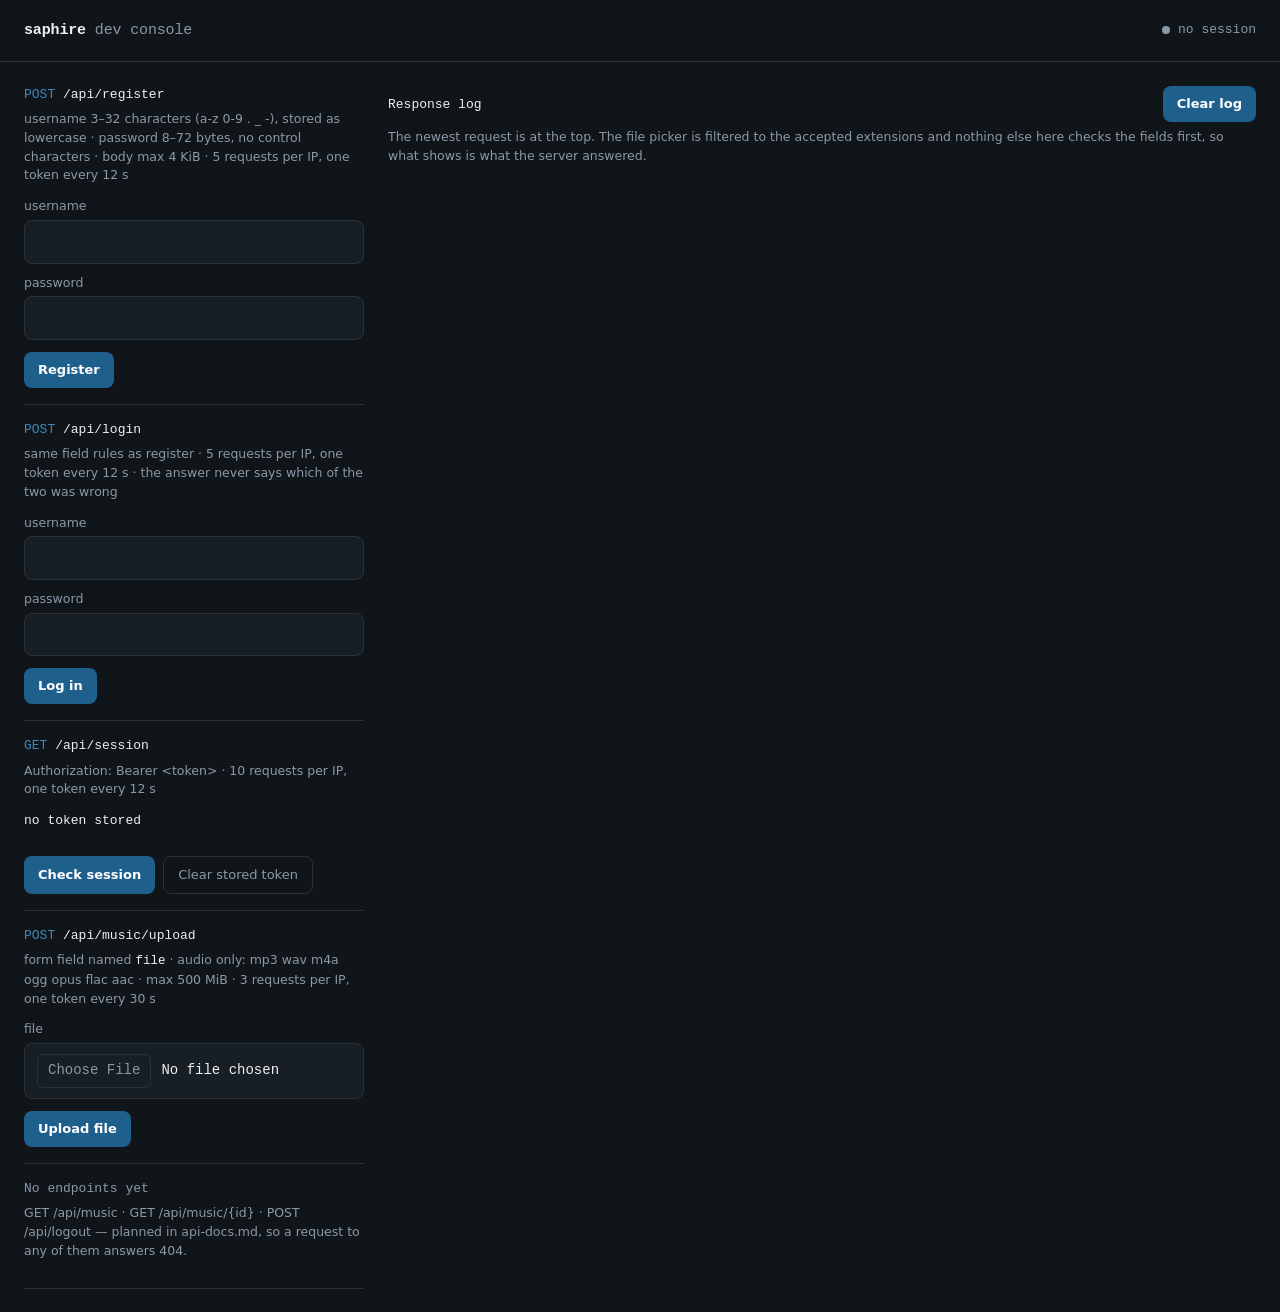
==== server/static/index.html @ e0f50cc0 "server: einfache HTML-Seite für das Testen der Endpunkte im Browser Unter GET /static/ bedient, nich" ====
<!doctype html>
<html lang="en">
<head>
  <meta charset="utf-8">
  <meta name="viewport" content="width=device-width, initial-scale=1">
  <title>Saphire dev console</title>
  <!-- Relative links, so the page works wherever main.go mounts it. -->
  <link rel="stylesheet" href="style.css">
</head>
<body>

<header>
  <h1>saphire <span>dev console</span></h1>
  <p class="session-state" id="session-state">
    <span class="dot" id="session-dot"></span>
    <span id="session-text">no session</span>
  </p>
</header>

<main>
  <div class="endpoints">

    <section>
      <h2><span class="method">POST</span> /api/register</h2>
      <p class="rules">username 3–32 characters (a-z 0-9 . _ -), stored as lowercase · password 8–72 bytes, no control characters · body max 4 KiB · 5 requests per IP, one token every 12 s</p>
      <form id="register-form">
        <label for="register-username">username</label>
        <input id="register-username" spellcheck="false" autocomplete="off">
        <label for="register-password">password</label>
        <input id="register-password" type="password" autocomplete="off">
        <button type="submit">Register</button>
      </form>
    </section>

    <section>
      <h2><span class="method">POST</span> /api/login</h2>
      <p class="rules">same field rules as register · 5 requests per IP, one token every 12 s · the answer never says which of the two was wrong</p>
      <form id="login-form">
        <label for="login-username">username</label>
        <input id="login-username" spellcheck="false" autocomplete="off">
        <label for="login-password">password</label>
        <input id="login-password" type="password" autocomplete="off">
        <button type="submit">Log in</button>
      </form>
    </section>

    <section>
      <h2><span class="method">GET</span> /api/session</h2>
      <p class="rules">Authorization: Bearer &lt;token&gt; · 10 requests per IP, one token every 12 s</p>
      <p class="token" id="token-line">no token stored</p>
      <p class="expiry" id="token-expiry"></p>
      <div class="actions">
        <button type="button" id="check-session">Check session</button>
        <button type="button" id="clear-session" class="secondary">Clear stored token</button>
      </div>
    </section>

    <section>
      <h2><span class="method">POST</span> /api/music/upload</h2>
      <p class="rules">form field named <code>file</code> · audio only: mp3 wav m4a ogg opus flac aac · max 500 MiB · 3 requests per IP, one token every 30 s</p>
      <form id="upload-form">
        <label for="upload-file">file</label>
        <input id="upload-file" type="file" accept=".mp3,.wav,.m4a,.ogg,.opus,.flac,.aac">
        <button type="submit">Upload file</button>
      </form>
    </section>

    <section class="planned">
      <h2>No endpoints yet</h2>
      <p class="rules">GET /api/music · GET /api/music/{id} · POST /api/logout — planned in api-docs.md, so a request to any of them answers 404.</p>
    </section>

  </div>

  <section class="log">
    <h2>Response log <button type="button" id="clear-log">Clear log</button></h2>
    <p class="hint">The newest request is at the top. The file picker is filtered to the accepted extensions and nothing else here checks the fields first, so what shows is what the server answered.</p>
    <ol id="log"></ol>
  </section>
</main>

<script src="app.js"></script>
</body>
</html>
---- server/static/style.css ----
/* The palette is the app's palette: it mirrors client/lib/app/theme.dart, so the
   page used to test the API and the app that calls it look like the same thing.
   Status colors follow the status ranges in api-docs.md. */
:root {
  --canvas: #10151a;
  --field: #171e24;
  --hairline: #29333b;
  --accent: #1f5f8c;
  --accent-focus: #3c88bc;
  --text: #edf1f4;
  --muted: #8a99a6;
  --error: #e2685f;
  --ok: #5fa37f;
  --warn: #cf8a3d;
  --sans: system-ui, -apple-system, "Segoe UI", sans-serif;
  --mono: ui-monospace, "SF Mono", Menlo, Consolas, monospace;
}

* { box-sizing: border-box; }

body {
  margin: 0;
  background: var(--canvas);
  color: var(--text);
  font: 14px/1.5 var(--sans);
}

header {
  display: flex;
  flex-wrap: wrap;
  gap: 12px 24px;
  align-items: baseline;
  justify-content: space-between;
  padding: 20px 24px;
  border-bottom: 1px solid var(--hairline);
}

header h1 {
  margin: 0;
  font: 600 15px/1.4 var(--mono);
  letter-spacing: -0.01em;
}

header h1 span { color: var(--muted); font-weight: 400; }

.session-state {
  margin: 0;
  display: flex;
  gap: 8px;
  align-items: center;
  font: 13px/1.4 var(--mono);
  color: var(--muted);
}

.session-state.ok { color: var(--text); }

/* The state class is on .session-state, so the dot and the text change together. */
.dot { width: 8px; height: 8px; border-radius: 50%; background: var(--muted); flex: none; }
.session-state.ok .dot { background: var(--ok); }
.session-state.bad .dot { background: var(--error); }
.session-state.pending .dot { background: var(--accent-focus); }

/* Workbench: the endpoint forms on the left, the answers on the right. */
main {
  display: grid;
  grid-template-columns: 340px minmax(0, 1fr);
  gap: 24px;
  padding: 24px;
  align-items: start;
}

main > * { min-width: 0; }

@media (max-width: 920px) {
  main { grid-template-columns: 1fr; }
}

/* Each endpoint block is separated by a rule, not by a card: the rule carries
   the endpoint boundary, which is the information here. */
.endpoints section {
  padding: 16px 0;
  border-bottom: 1px solid var(--hairline);
}

.endpoints section:first-child { padding-top: 0; }

.endpoints h2, .log h2 {
  margin: 0 0 6px;
  font: 500 13px/1.4 var(--mono);
  letter-spacing: 0;
}

.method { color: var(--accent-focus); }

.rules {
  margin: 0 0 12px;
  font-size: 12.5px;
  line-height: 1.5;
  color: var(--muted);
}

.rules code { font-family: var(--mono); color: var(--text); }

.planned h2 { color: var(--muted); }

label {
  display: block;
  margin: 10px 0 4px;
  font-size: 12.5px;
  color: var(--muted);
}

input {
  width: 100%;
  padding: 11px 13px;
  background: var(--field);
  border: 1px solid var(--hairline);
  border-radius: 8px;
  color: var(--text);
  font: 14px/1.4 var(--mono);
}

input:focus { outline: none; border-color: var(--accent-focus); }
input:focus-visible { outline: 2px solid var(--accent-focus); outline-offset: 1px; }

input[type="file"] { padding: 10px 12px; }
input[type="file"]::file-selector-button {
  margin-right: 10px;
  padding: 6px 10px;
  background: transparent;
  border: 1px solid var(--hairline);
  border-radius: 6px;
  color: var(--muted);
  font: inherit;
  cursor: pointer;
}

button {
  margin-top: 12px;
  padding: 9px 14px;
  background: var(--accent);
  border: none;
  border-radius: 8px;
  color: #fff;
  font: 600 13px/1.4 var(--sans);
  cursor: pointer;
}

button.secondary { background: transparent; border: 1px solid var(--hairline); color: var(--muted); font-weight: 500; }
button:focus-visible { outline: 2px solid var(--accent-focus); outline-offset: 2px; }

.actions { display: flex; gap: 8px; flex-wrap: wrap; }

.token, .expiry {
  margin: 12px 0 0;
  font: 13px/1.6 var(--mono);
  overflow-wrap: anywhere;
}

.token { color: var(--text); }
.expiry { color: var(--muted); }

.log h2 {
  display: flex;
  align-items: baseline;
  justify-content: space-between;
  gap: 12px;
}

.log h2 button { margin: 0; }

.hint { margin: 0 0 14px; font-size: 12.5px; color: var(--muted); }

ol#log { list-style: none; margin: 0; padding: 0; }

/* A new entry appears once; that is the only motion on the page. */
@keyframes appear { from { opacity: 0; } to { opacity: 1; } }

.entry {
  border-left: 2px solid var(--hairline);
  padding: 12px 14px;
  margin-bottom: 8px;
  background: var(--field);
  border-radius: 0 8px 8px 0;
  animation: appear 160ms ease-out;
}

.entry.ok { border-left-color: var(--ok); }
.entry.rate-limited { border-left-color: var(--warn); }
.entry.client-error { border-left-color: var(--error); }
.entry.server-error, .entry.unreachable { border-left-color: var(--error); background: #1b1a1a; }

/* A request the page did not send, so it is not an answer from the server. */
.entry.local .status { color: var(--muted); }

@media (prefers-reduced-motion: reduce) {
  .entry { animation: none; }
}

.entry-head {
  margin: 0;
  display: flex;
  flex-wrap: wrap;
  gap: 10px;
  align-items: baseline;
  font: 13px/1.5 var(--mono);
}

.status { font-weight: 600; }
.entry.ok .status { color: var(--ok); }
.entry.rate-limited .status { color: var(--warn); }
.entry.client-error .status, .entry.server-error .status, .entry.unreachable .status { color: var(--error); }

.entry-head .method { color: var(--accent-focus); }
.entry-head .path { color: var(--text); }
.entry-head .ms { margin-left: auto; color: var(--muted); }

.retry { margin: 6px 0 0; font: 12.5px/1.5 var(--mono); color: var(--warn); }

.entry .body {
  margin: 8px 0 0;
  font: 12.5px/1.6 var(--mono);
  color: var(--text);
  white-space: pre-wrap;
  overflow-wrap: anywhere;
}

/* The request written as curl, so a failure can be reproduced outside the browser —
   which is how api-docs.md is checked. */
.curl {
  margin: 8px 0 0;
  font: 12.5px/1.5 var(--mono);
  color: var(--muted);
  overflow-wrap: anywhere;
}
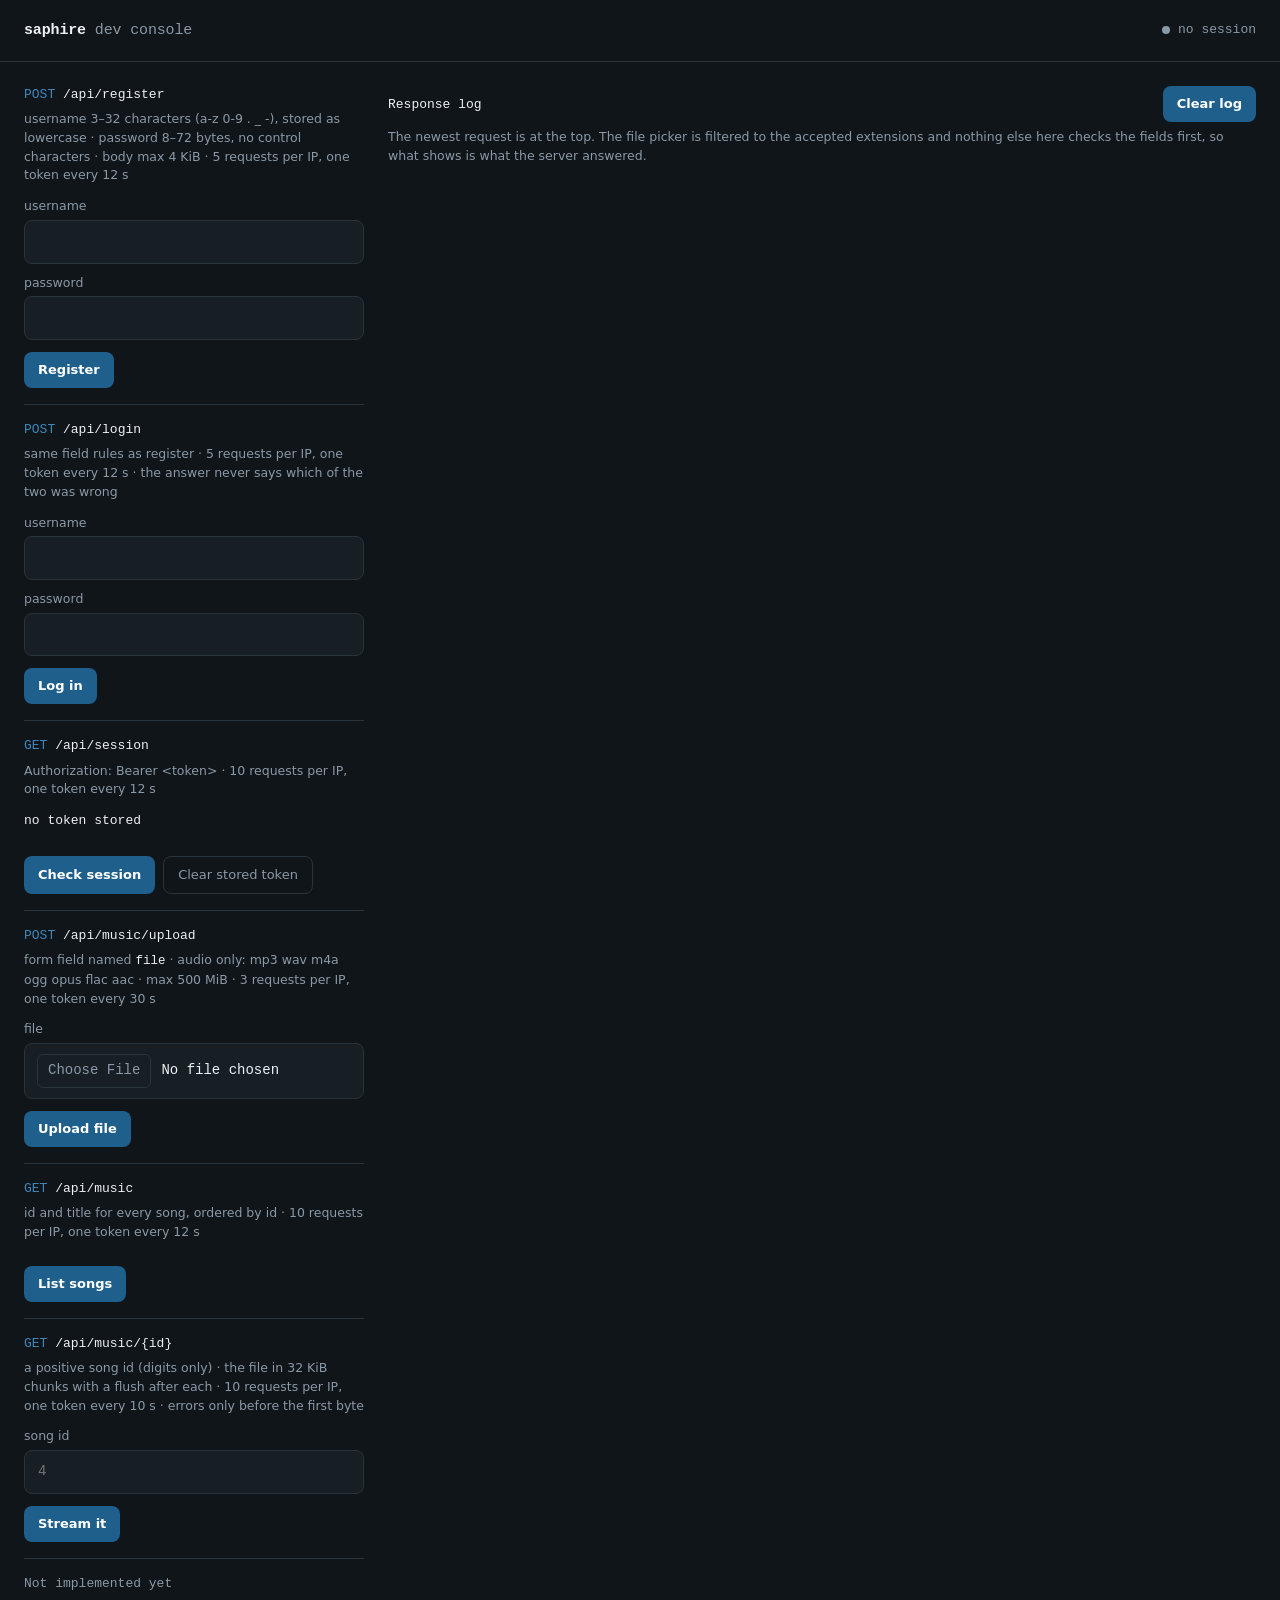
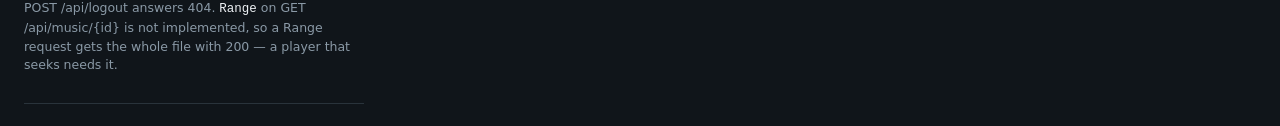
==== commit b3bf0ead: "server: Lieder auflisten und einzeln als chunks streamen GET /api/music antwortet id und title für j" ====
--- a/server/static/index.html
+++ b/server/static/index.html
@@ -65,9 +65,23 @@
       </form>
     </section>
 
+    <section>
+      <h2><span class="method">GET</span> /api/music</h2>
+      <p class="rules">id and title for every song, ordered by id · 10 requests per IP, one token every 12 s</p>
+      <button type="button" id="list-songs">List songs</button>
+    </section>
+
+    <section>
+      <h2><span class="method">GET</span> /api/music/{id}</h2>
+      <p class="rules">a positive song id (digits only) · the file in 32 KiB chunks with a flush after each · 10 requests per IP, one token every 10 s · errors only before the first byte</p>
+      <label for="stream-id">song id</label>
+      <input id="stream-id" inputmode="numeric" placeholder="4">
+      <button type="button" id="stream-song">Stream it</button>
+    </section>
+
     <section class="planned">
-      <h2>No endpoints yet</h2>
-      <p class="rules">GET /api/music · GET /api/music/{id} · POST /api/logout — planned in api-docs.md, so a request to any of them answers 404.</p>
+      <h2>Not implemented yet</h2>
+      <p class="rules">POST /api/logout answers 404. <code>Range</code> on GET /api/music/{id} is not implemented, so a Range request gets the whole file with 200 — a player that seeks needs it.</p>
     </section>
 
   </div>
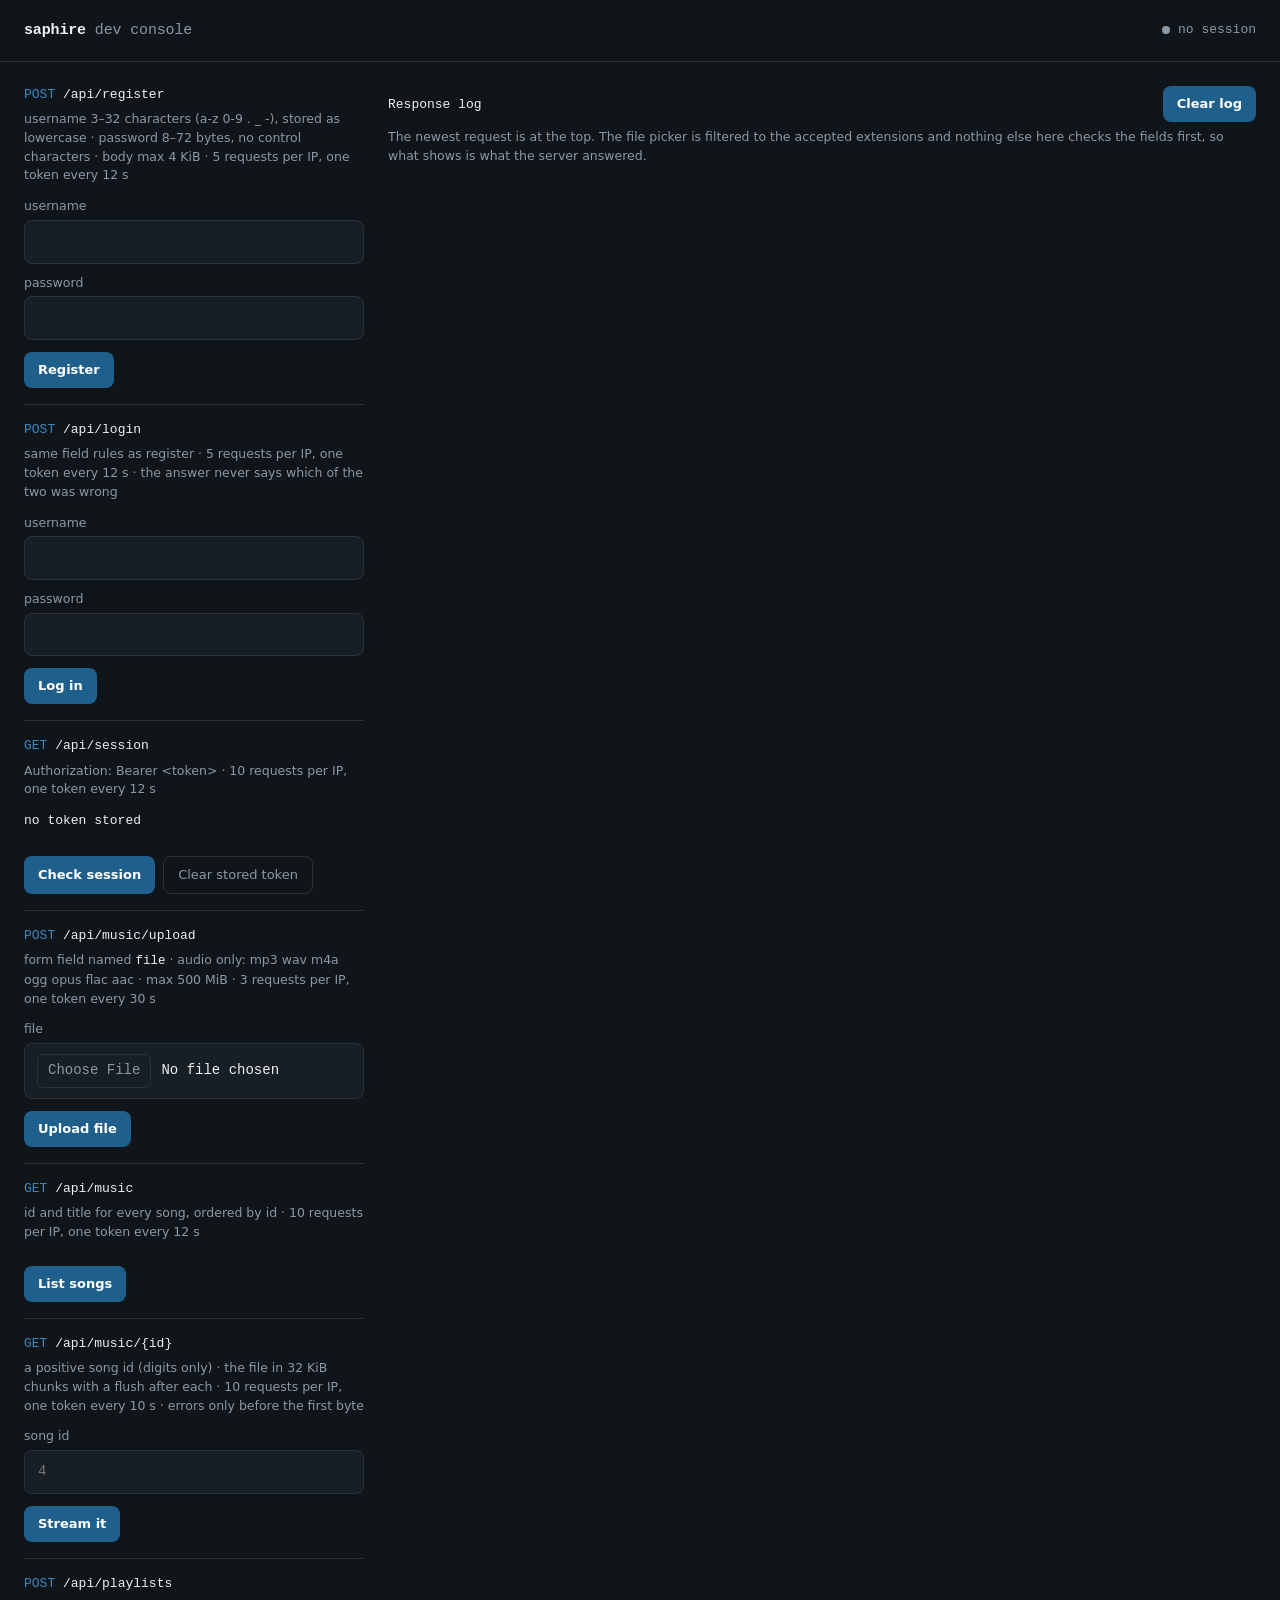
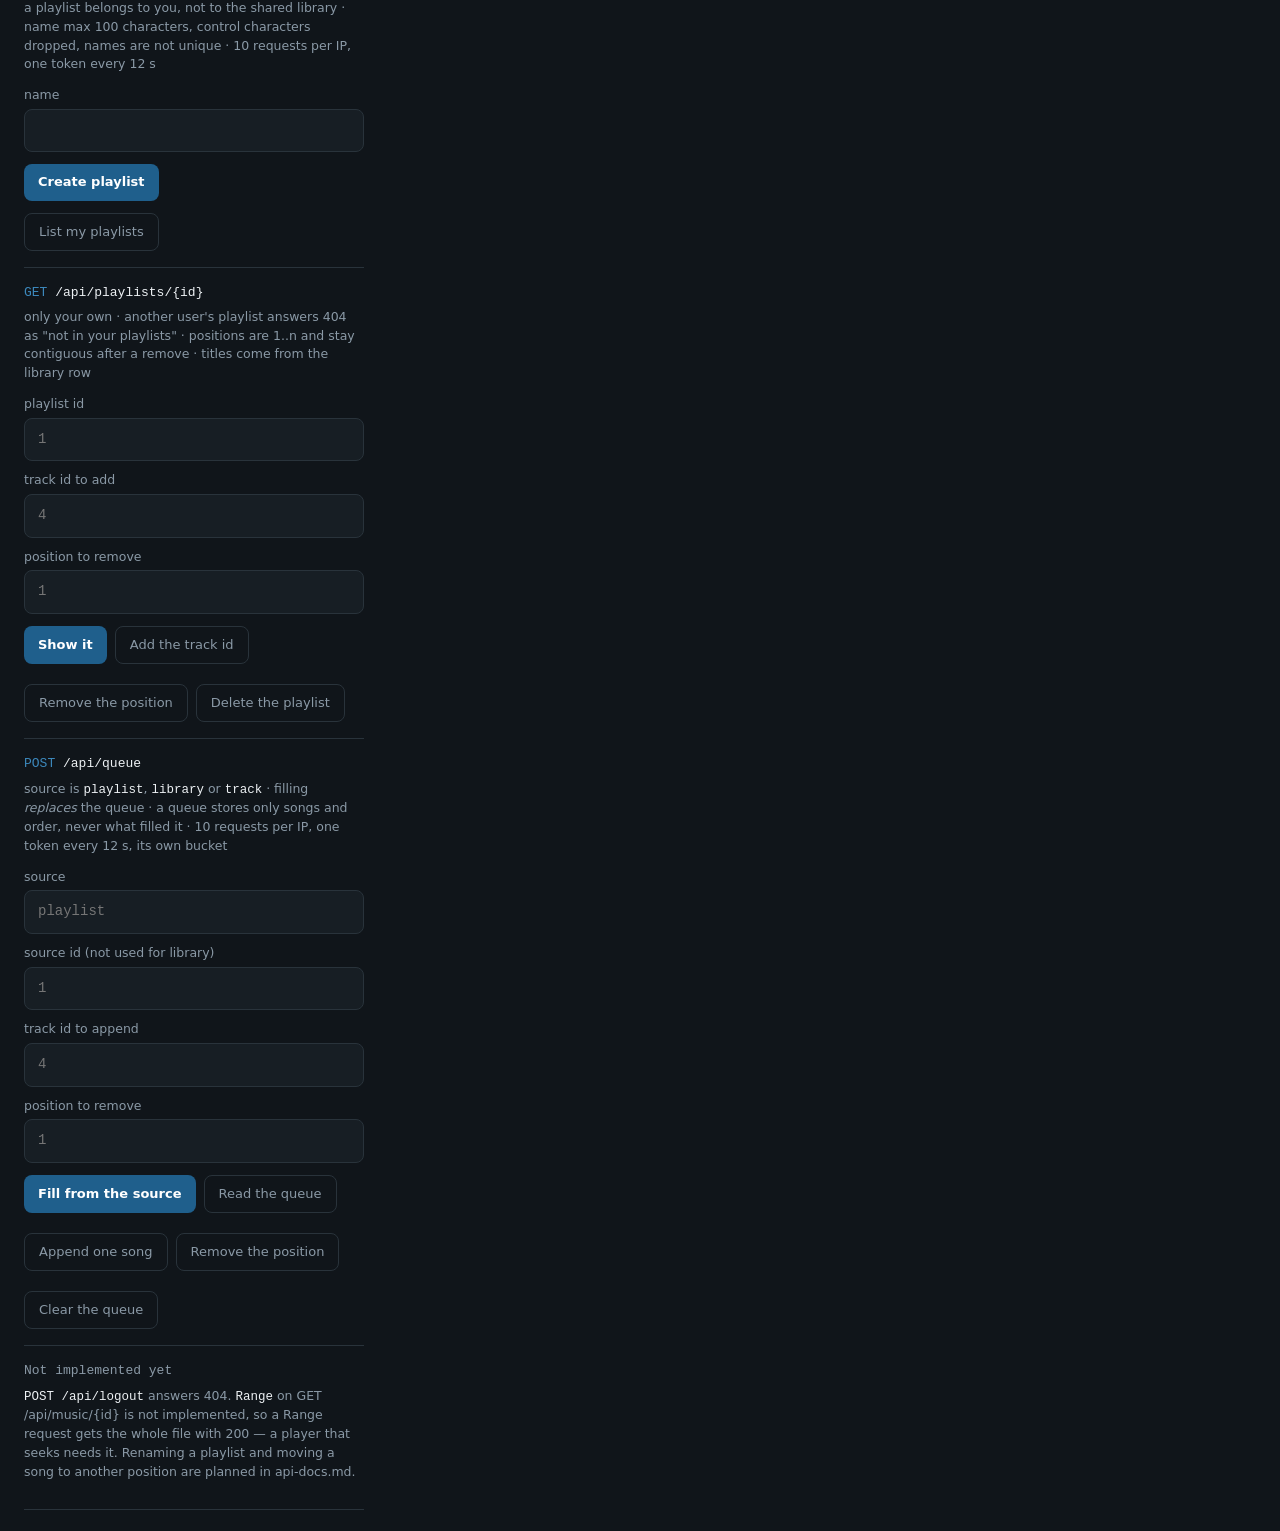
==== commit a3066b74: "server: Playlists und eine Warteschlange, die aus jeder Quelle gefüllt wird Die Queue ist der allgem" ====
--- a/server/static/index.html
+++ b/server/static/index.html
@@ -79,9 +79,59 @@
       <button type="button" id="stream-song">Stream it</button>
     </section>
 
+    <section>
+      <h2><span class="method">POST</span> /api/playlists</h2>
+      <p class="rules">a playlist belongs to you, not to the shared library · name max 100 characters, control characters dropped, names are not unique · 10 requests per IP, one token every 12 s</p>
+      <form id="playlist-form">
+        <label for="playlist-name">name</label>
+        <input id="playlist-name" spellcheck="false" autocomplete="off">
+        <button type="submit">Create playlist</button>
+      </form>
+      <div class="actions">
+        <button type="button" id="list-playlists" class="secondary">List my playlists</button>
+      </div>
+    </section>
+
+    <section>
+      <h2><span class="method">GET</span> /api/playlists/{id}</h2>
+      <p class="rules">only your own · another user's playlist answers 404 as "not in your playlists" · positions are 1..n and stay contiguous after a remove · titles come from the library row</p>
+      <label for="playlist-id">playlist id</label>
+      <input id="playlist-id" inputmode="numeric" placeholder="1">
+      <label for="add-track-id">track id to add</label>
+      <input id="add-track-id" inputmode="numeric" placeholder="4">
+      <label for="remove-position">position to remove</label>
+      <input id="remove-position" inputmode="numeric" placeholder="1">
+      <div class="actions">
+        <button type="button" id="show-playlist">Show it</button>
+        <button type="button" id="add-to-playlist" class="secondary">Add the track id</button>
+        <button type="button" id="remove-from-playlist" class="secondary">Remove the position</button>
+        <button type="button" id="delete-playlist" class="secondary">Delete the playlist</button>
+      </div>
+    </section>
+
+    <section>
+      <h2><span class="method">POST</span> /api/queue</h2>
+      <p class="rules">source is <code>playlist</code>, <code>library</code> or <code>track</code> · filling <em>replaces</em> the queue · a queue stores only songs and order, never what filled it · 10 requests per IP, one token every 12 s, its own bucket</p>
+      <label for="queue-source">source</label>
+      <input id="queue-source" spellcheck="false" autocomplete="off" placeholder="playlist">
+      <label for="queue-source-id">source id (not used for library)</label>
+      <input id="queue-source-id" inputmode="numeric" placeholder="1">
+      <label for="queue-append-id">track id to append</label>
+      <input id="queue-append-id" inputmode="numeric" placeholder="4">
+      <label for="queue-position">position to remove</label>
+      <input id="queue-position" inputmode="numeric" placeholder="1">
+      <div class="actions">
+        <button type="button" id="fill-queue">Fill from the source</button>
+        <button type="button" id="read-queue" class="secondary">Read the queue</button>
+        <button type="button" id="append-queue" class="secondary">Append one song</button>
+        <button type="button" id="remove-queue" class="secondary">Remove the position</button>
+        <button type="button" id="clear-queue" class="secondary">Clear the queue</button>
+      </div>
+    </section>
+
     <section class="planned">
       <h2>Not implemented yet</h2>
-      <p class="rules">POST /api/logout answers 404. <code>Range</code> on GET /api/music/{id} is not implemented, so a Range request gets the whole file with 200 — a player that seeks needs it.</p>
+      <p class="rules"><code>POST /api/logout</code> answers 404. <code>Range</code> on GET /api/music/{id} is not implemented, so a Range request gets the whole file with 200 — a player that seeks needs it. Renaming a playlist and moving a song to another position are planned in api-docs.md.</p>
     </section>
 
   </div>
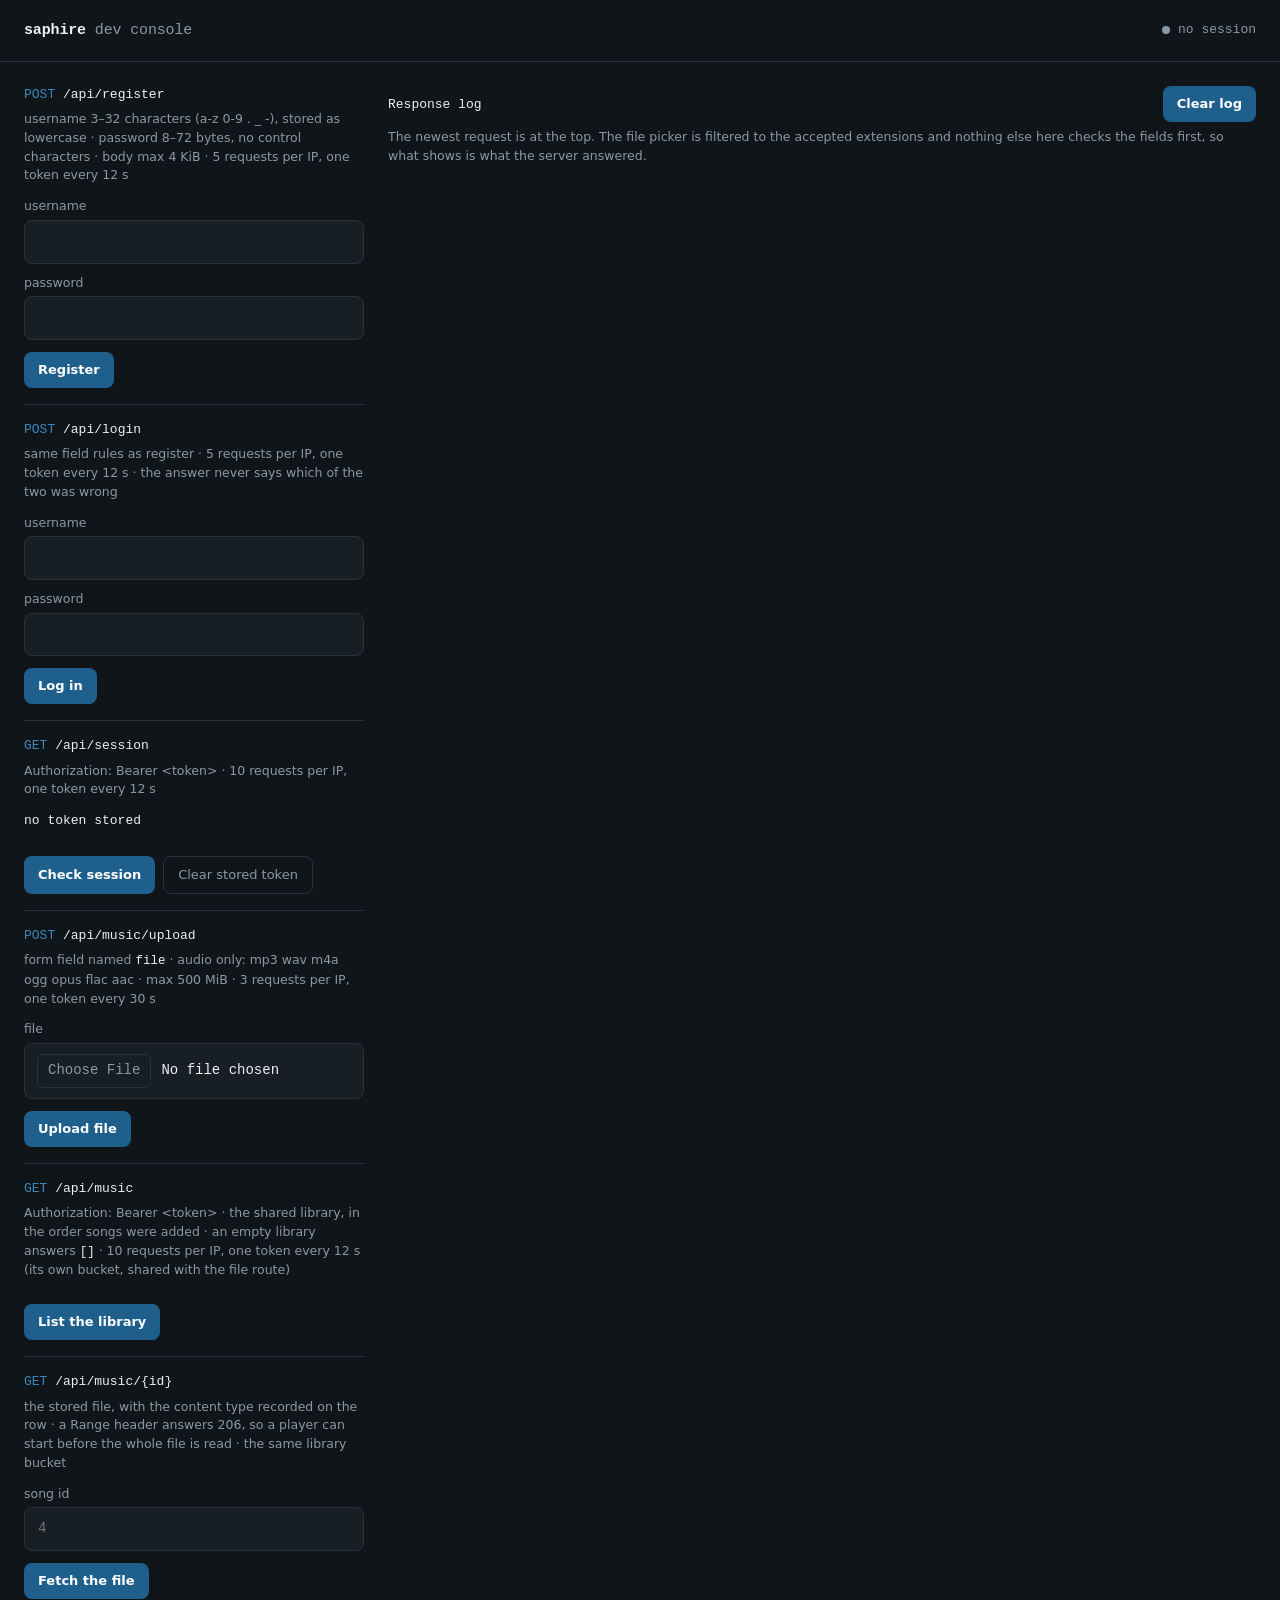
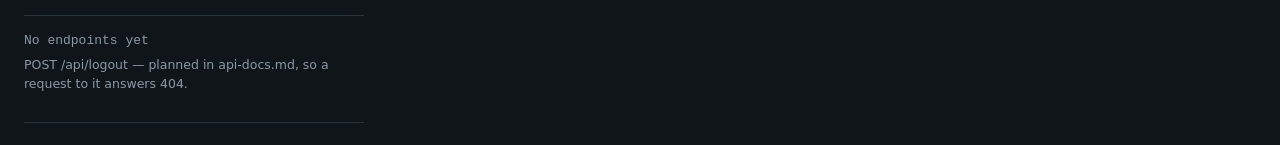
==== commit fcf8f7f6: "server: GET /api/music als Liste und die Datei zu einem Song (Issue #12) Interpret und Länge liest d" ====
--- a/server/static/index.html
+++ b/server/static/index.html
@@ -67,71 +67,25 @@
 
     <section>
       <h2><span class="method">GET</span> /api/music</h2>
-      <p class="rules">id and title for every song, ordered by id · 10 requests per IP, one token every 12 s</p>
-      <button type="button" id="list-songs">List songs</button>
+      <p class="rules">Authorization: Bearer &lt;token&gt; · the shared library, in the order songs were added · an empty library answers <code>[]</code> · 10 requests per IP, one token every 12 s (its own bucket, shared with the file route)</p>
+      <div class="actions">
+        <button type="button" id="list-library">List the library</button>
+      </div>
     </section>
 
     <section>
       <h2><span class="method">GET</span> /api/music/{id}</h2>
-      <p class="rules">a positive song id (digits only) · the file in 32 KiB chunks with a flush after each · 10 requests per IP, one token every 10 s · errors only before the first byte</p>
-      <label for="stream-id">song id</label>
-      <input id="stream-id" inputmode="numeric" placeholder="4">
-      <button type="button" id="stream-song">Stream it</button>
-    </section>
-
-    <section>
-      <h2><span class="method">POST</span> /api/playlists</h2>
-      <p class="rules">a playlist belongs to you, not to the shared library · name max 100 characters, control characters dropped, names are not unique · 10 requests per IP, one token every 12 s</p>
-      <form id="playlist-form">
-        <label for="playlist-name">name</label>
-        <input id="playlist-name" spellcheck="false" autocomplete="off">
-        <button type="submit">Create playlist</button>
-      </form>
+      <p class="rules">the stored file, with the content type recorded on the row · a Range header answers 206, so a player can start before the whole file is read · the same library bucket</p>
+      <label for="track-id">song id</label>
+      <input id="track-id" spellcheck="false" autocomplete="off" placeholder="4">
       <div class="actions">
-        <button type="button" id="list-playlists" class="secondary">List my playlists</button>
-      </div>
-    </section>
-
-    <section>
-      <h2><span class="method">GET</span> /api/playlists/{id}</h2>
-      <p class="rules">only your own · another user's playlist answers 404 as "not in your playlists" · positions are 1..n and stay contiguous after a remove · titles come from the library row</p>
-      <label for="playlist-id">playlist id</label>
-      <input id="playlist-id" inputmode="numeric" placeholder="1">
-      <label for="add-track-id">track id to add</label>
-      <input id="add-track-id" inputmode="numeric" placeholder="4">
-      <label for="remove-position">position to remove</label>
-      <input id="remove-position" inputmode="numeric" placeholder="1">
-      <div class="actions">
-        <button type="button" id="show-playlist">Show it</button>
-        <button type="button" id="add-to-playlist" class="secondary">Add the track id</button>
-        <button type="button" id="remove-from-playlist" class="secondary">Remove the position</button>
-        <button type="button" id="delete-playlist" class="secondary">Delete the playlist</button>
-      </div>
-    </section>
-
-    <section>
-      <h2><span class="method">POST</span> /api/queue</h2>
-      <p class="rules">source is <code>playlist</code>, <code>library</code> or <code>track</code> · filling <em>replaces</em> the queue · a queue stores only songs and order, never what filled it · 10 requests per IP, one token every 12 s, its own bucket</p>
-      <label for="queue-source">source</label>
-      <input id="queue-source" spellcheck="false" autocomplete="off" placeholder="playlist">
-      <label for="queue-source-id">source id (not used for library)</label>
-      <input id="queue-source-id" inputmode="numeric" placeholder="1">
-      <label for="queue-append-id">track id to append</label>
-      <input id="queue-append-id" inputmode="numeric" placeholder="4">
-      <label for="queue-position">position to remove</label>
-      <input id="queue-position" inputmode="numeric" placeholder="1">
-      <div class="actions">
-        <button type="button" id="fill-queue">Fill from the source</button>
-        <button type="button" id="read-queue" class="secondary">Read the queue</button>
-        <button type="button" id="append-queue" class="secondary">Append one song</button>
-        <button type="button" id="remove-queue" class="secondary">Remove the position</button>
-        <button type="button" id="clear-queue" class="secondary">Clear the queue</button>
+        <button type="button" id="get-track">Fetch the file</button>
       </div>
     </section>
 
     <section class="planned">
-      <h2>Not implemented yet</h2>
-      <p class="rules"><code>POST /api/logout</code> answers 404. <code>Range</code> on GET /api/music/{id} is not implemented, so a Range request gets the whole file with 200 — a player that seeks needs it. Renaming a playlist and moving a song to another position are planned in api-docs.md.</p>
+      <h2>No endpoints yet</h2>
+      <p class="rules">POST /api/logout — planned in api-docs.md, so a request to it answers 404.</p>
     </section>
 
   </div>
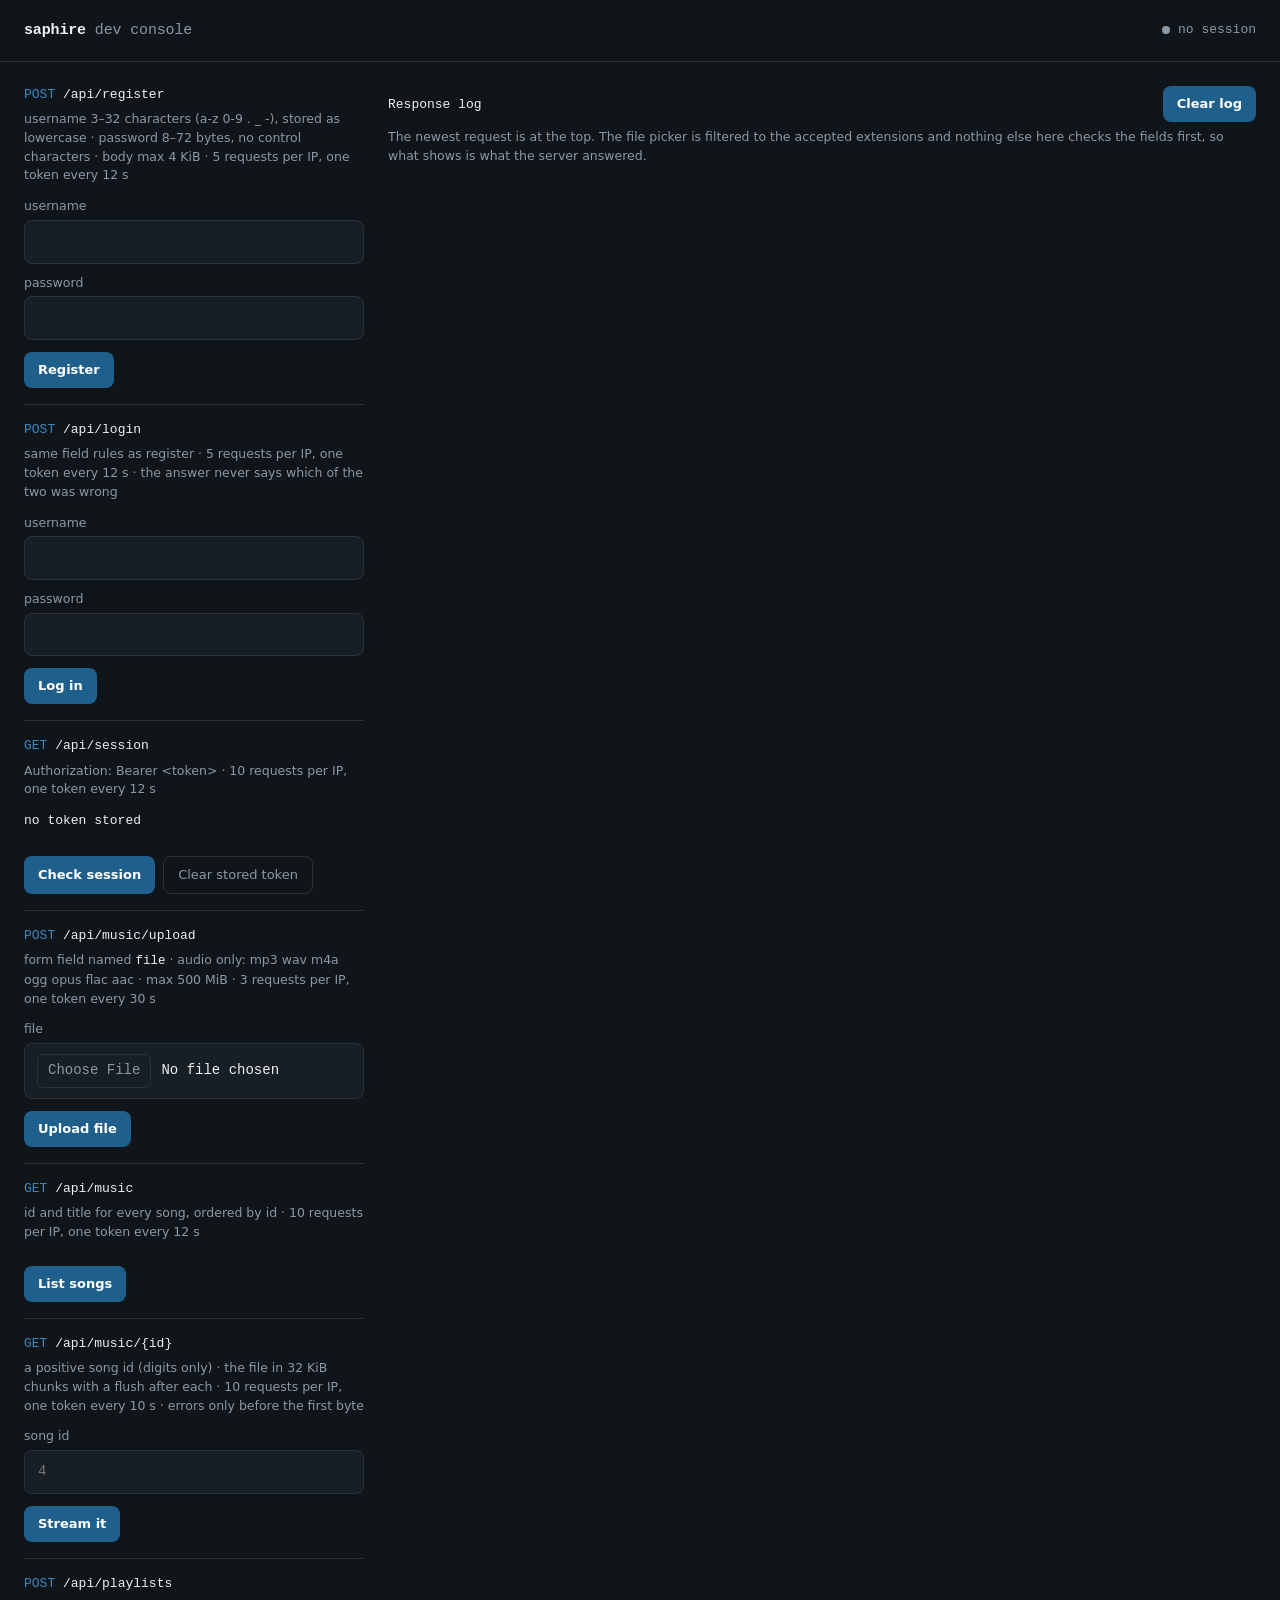
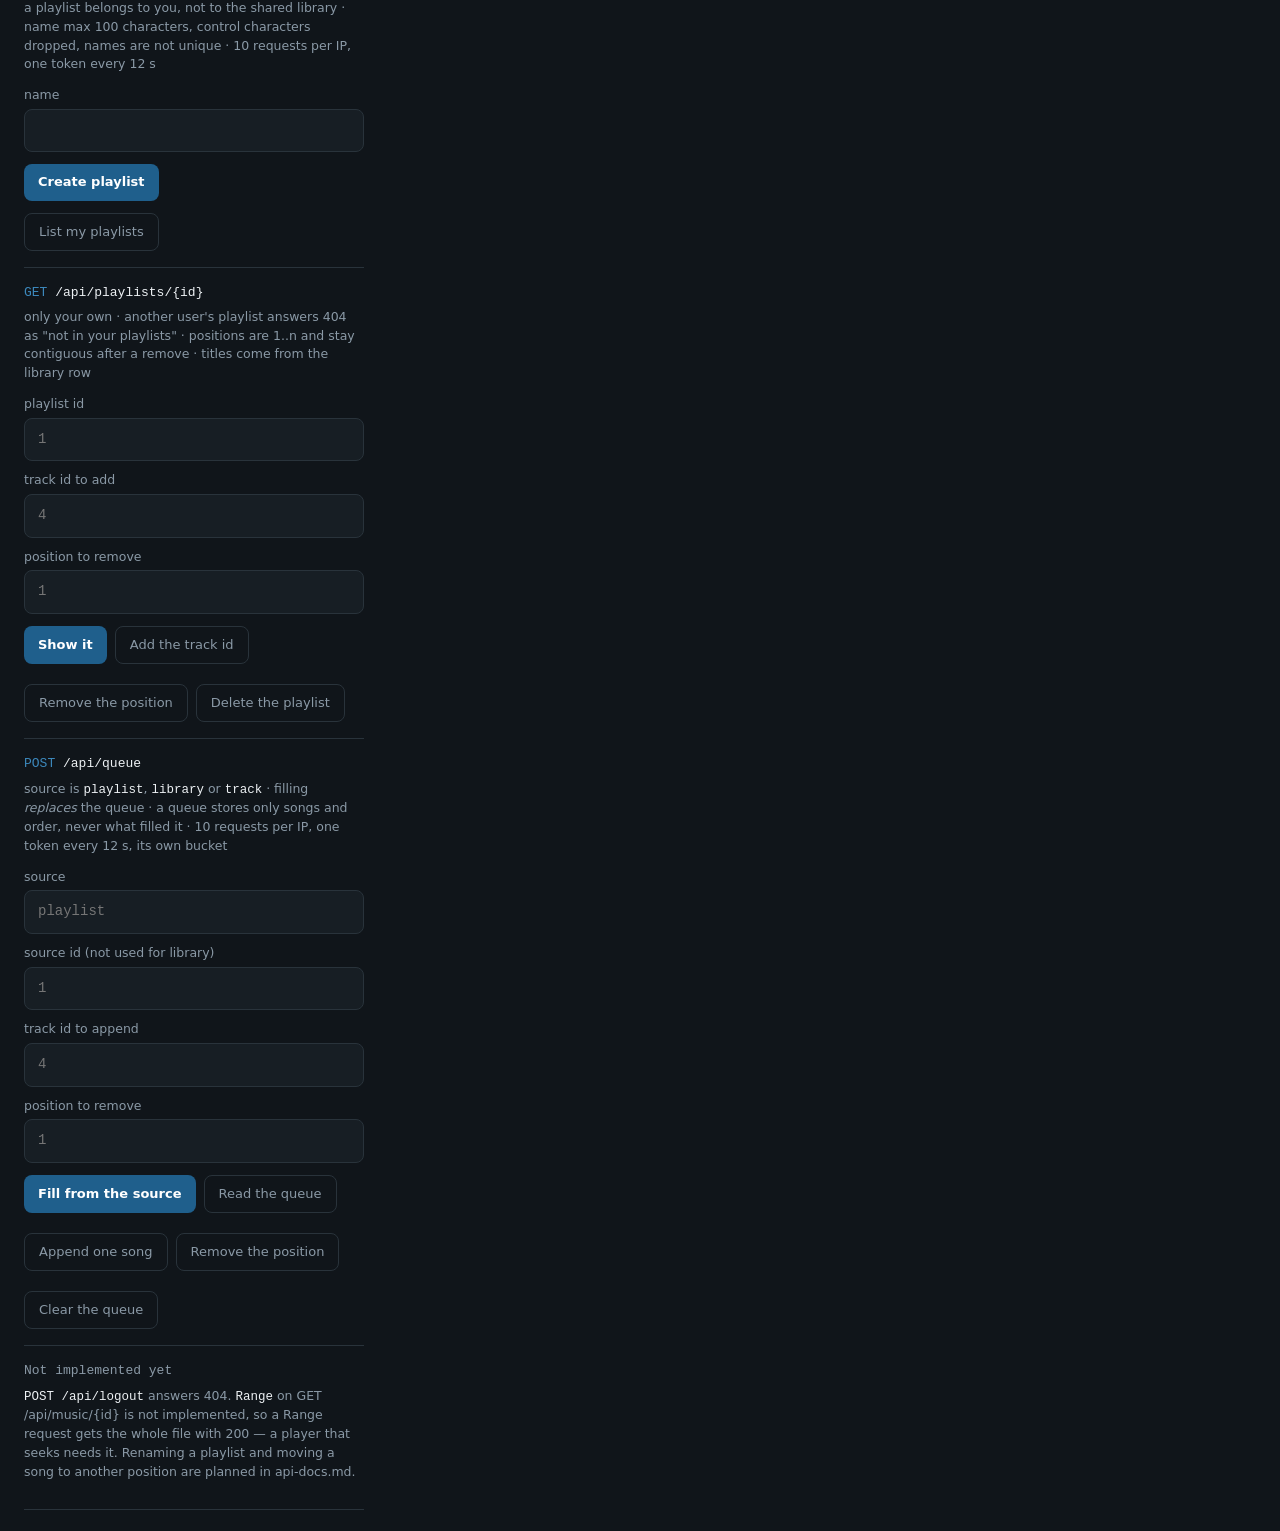
==== commit 9b961d14: "Merge origin/dev in den Bibliothekszweig (Issue #12) Beide Seiten bleiben erhalten: die Liste antwor" ====
--- a/server/static/index.html
+++ b/server/static/index.html
@@ -67,25 +67,71 @@
 
     <section>
       <h2><span class="method">GET</span> /api/music</h2>
-      <p class="rules">Authorization: Bearer &lt;token&gt; · the shared library, in the order songs were added · an empty library answers <code>[]</code> · 10 requests per IP, one token every 12 s (its own bucket, shared with the file route)</p>
+      <p class="rules">id and title for every song, ordered by id · 10 requests per IP, one token every 12 s</p>
+      <button type="button" id="list-songs">List songs</button>
+    </section>
+
+    <section>
+      <h2><span class="method">GET</span> /api/music/{id}</h2>
+      <p class="rules">a positive song id (digits only) · the file in 32 KiB chunks with a flush after each · 10 requests per IP, one token every 10 s · errors only before the first byte</p>
+      <label for="stream-id">song id</label>
+      <input id="stream-id" inputmode="numeric" placeholder="4">
+      <button type="button" id="stream-song">Stream it</button>
+    </section>
+
+    <section>
+      <h2><span class="method">POST</span> /api/playlists</h2>
+      <p class="rules">a playlist belongs to you, not to the shared library · name max 100 characters, control characters dropped, names are not unique · 10 requests per IP, one token every 12 s</p>
+      <form id="playlist-form">
+        <label for="playlist-name">name</label>
+        <input id="playlist-name" spellcheck="false" autocomplete="off">
+        <button type="submit">Create playlist</button>
+      </form>
       <div class="actions">
-        <button type="button" id="list-library">List the library</button>
+        <button type="button" id="list-playlists" class="secondary">List my playlists</button>
       </div>
     </section>
 
     <section>
-      <h2><span class="method">GET</span> /api/music/{id}</h2>
-      <p class="rules">the stored file, with the content type recorded on the row · a Range header answers 206, so a player can start before the whole file is read · the same library bucket</p>
-      <label for="track-id">song id</label>
-      <input id="track-id" spellcheck="false" autocomplete="off" placeholder="4">
+      <h2><span class="method">GET</span> /api/playlists/{id}</h2>
+      <p class="rules">only your own · another user's playlist answers 404 as "not in your playlists" · positions are 1..n and stay contiguous after a remove · titles come from the library row</p>
+      <label for="playlist-id">playlist id</label>
+      <input id="playlist-id" inputmode="numeric" placeholder="1">
+      <label for="add-track-id">track id to add</label>
+      <input id="add-track-id" inputmode="numeric" placeholder="4">
+      <label for="remove-position">position to remove</label>
+      <input id="remove-position" inputmode="numeric" placeholder="1">
       <div class="actions">
-        <button type="button" id="get-track">Fetch the file</button>
+        <button type="button" id="show-playlist">Show it</button>
+        <button type="button" id="add-to-playlist" class="secondary">Add the track id</button>
+        <button type="button" id="remove-from-playlist" class="secondary">Remove the position</button>
+        <button type="button" id="delete-playlist" class="secondary">Delete the playlist</button>
+      </div>
+    </section>
+
+    <section>
+      <h2><span class="method">POST</span> /api/queue</h2>
+      <p class="rules">source is <code>playlist</code>, <code>library</code> or <code>track</code> · filling <em>replaces</em> the queue · a queue stores only songs and order, never what filled it · 10 requests per IP, one token every 12 s, its own bucket</p>
+      <label for="queue-source">source</label>
+      <input id="queue-source" spellcheck="false" autocomplete="off" placeholder="playlist">
+      <label for="queue-source-id">source id (not used for library)</label>
+      <input id="queue-source-id" inputmode="numeric" placeholder="1">
+      <label for="queue-append-id">track id to append</label>
+      <input id="queue-append-id" inputmode="numeric" placeholder="4">
+      <label for="queue-position">position to remove</label>
+      <input id="queue-position" inputmode="numeric" placeholder="1">
+      <div class="actions">
+        <button type="button" id="fill-queue">Fill from the source</button>
+        <button type="button" id="read-queue" class="secondary">Read the queue</button>
+        <button type="button" id="append-queue" class="secondary">Append one song</button>
+        <button type="button" id="remove-queue" class="secondary">Remove the position</button>
+        <button type="button" id="clear-queue" class="secondary">Clear the queue</button>
       </div>
     </section>
 
     <section class="planned">
-      <h2>No endpoints yet</h2>
-      <p class="rules">POST /api/logout — planned in api-docs.md, so a request to it answers 404.</p>
+      <h2>Not implemented yet</h2>
+      <p class="rules"><code>POST /api/logout</code> answers 404. <code>Range</code> on GET /api/music/{id} is not implemented, so a Range request gets the whole file with 200 — a player that seeks needs it. Renaming a playlist and moving a song to another position are planned in api-docs.md.</p>
     </section>
 
   </div>
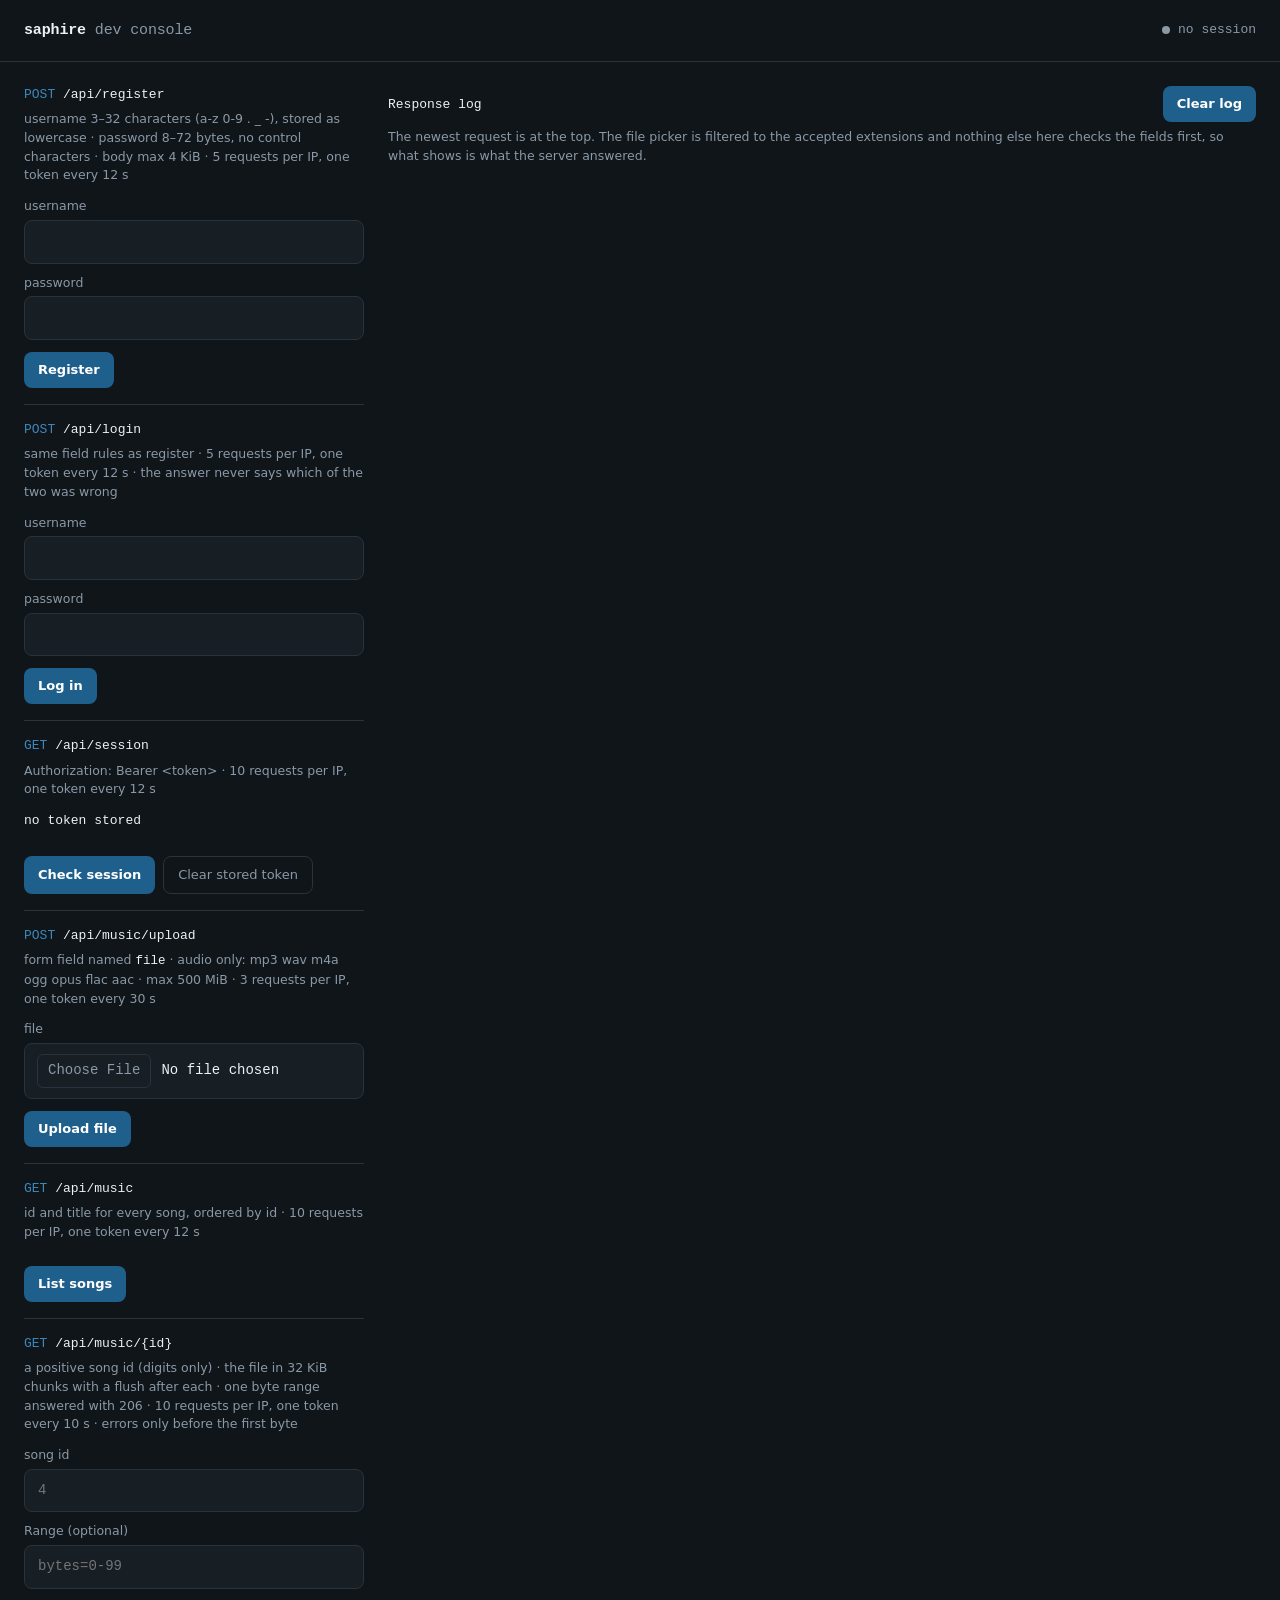
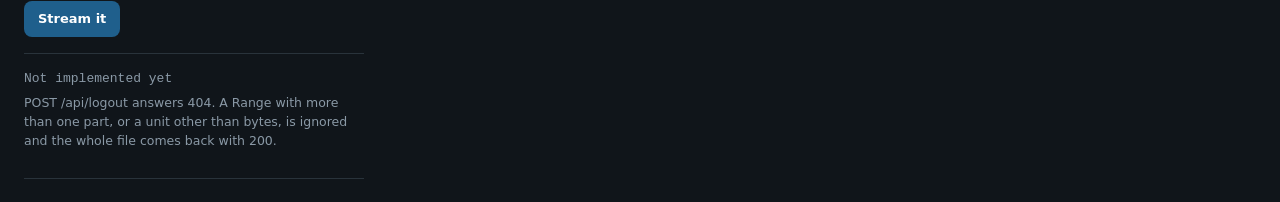
==== commit f01d62ab: "server: ein byte range, damit ein spieler suchen kann GET /api/music/{id} beantwortet ein einziges b" ====
--- a/server/static/index.html
+++ b/server/static/index.html
@@ -73,65 +73,17 @@
 
     <section>
       <h2><span class="method">GET</span> /api/music/{id}</h2>
-      <p class="rules">a positive song id (digits only) · the file in 32 KiB chunks with a flush after each · 10 requests per IP, one token every 10 s · errors only before the first byte</p>
+      <p class="rules">a positive song id (digits only) · the file in 32 KiB chunks with a flush after each · one byte range answered with 206 · 10 requests per IP, one token every 10 s · errors only before the first byte</p>
       <label for="stream-id">song id</label>
       <input id="stream-id" inputmode="numeric" placeholder="4">
+      <label for="stream-range">Range (optional)</label>
+      <input id="stream-range" spellcheck="false" autocomplete="off" placeholder="bytes=0-99">
       <button type="button" id="stream-song">Stream it</button>
-    </section>
-
-    <section>
-      <h2><span class="method">POST</span> /api/playlists</h2>
-      <p class="rules">a playlist belongs to you, not to the shared library · name max 100 characters, control characters dropped, names are not unique · 10 requests per IP, one token every 12 s</p>
-      <form id="playlist-form">
-        <label for="playlist-name">name</label>
-        <input id="playlist-name" spellcheck="false" autocomplete="off">
-        <button type="submit">Create playlist</button>
-      </form>
-      <div class="actions">
-        <button type="button" id="list-playlists" class="secondary">List my playlists</button>
-      </div>
-    </section>
-
-    <section>
-      <h2><span class="method">GET</span> /api/playlists/{id}</h2>
-      <p class="rules">only your own · another user's playlist answers 404 as "not in your playlists" · positions are 1..n and stay contiguous after a remove · titles come from the library row</p>
-      <label for="playlist-id">playlist id</label>
-      <input id="playlist-id" inputmode="numeric" placeholder="1">
-      <label for="add-track-id">track id to add</label>
-      <input id="add-track-id" inputmode="numeric" placeholder="4">
-      <label for="remove-position">position to remove</label>
-      <input id="remove-position" inputmode="numeric" placeholder="1">
-      <div class="actions">
-        <button type="button" id="show-playlist">Show it</button>
-        <button type="button" id="add-to-playlist" class="secondary">Add the track id</button>
-        <button type="button" id="remove-from-playlist" class="secondary">Remove the position</button>
-        <button type="button" id="delete-playlist" class="secondary">Delete the playlist</button>
-      </div>
-    </section>
-
-    <section>
-      <h2><span class="method">POST</span> /api/queue</h2>
-      <p class="rules">source is <code>playlist</code>, <code>library</code> or <code>track</code> · filling <em>replaces</em> the queue · a queue stores only songs and order, never what filled it · 10 requests per IP, one token every 12 s, its own bucket</p>
-      <label for="queue-source">source</label>
-      <input id="queue-source" spellcheck="false" autocomplete="off" placeholder="playlist">
-      <label for="queue-source-id">source id (not used for library)</label>
-      <input id="queue-source-id" inputmode="numeric" placeholder="1">
-      <label for="queue-append-id">track id to append</label>
-      <input id="queue-append-id" inputmode="numeric" placeholder="4">
-      <label for="queue-position">position to remove</label>
-      <input id="queue-position" inputmode="numeric" placeholder="1">
-      <div class="actions">
-        <button type="button" id="fill-queue">Fill from the source</button>
-        <button type="button" id="read-queue" class="secondary">Read the queue</button>
-        <button type="button" id="append-queue" class="secondary">Append one song</button>
-        <button type="button" id="remove-queue" class="secondary">Remove the position</button>
-        <button type="button" id="clear-queue" class="secondary">Clear the queue</button>
-      </div>
     </section>
 
     <section class="planned">
       <h2>Not implemented yet</h2>
-      <p class="rules"><code>POST /api/logout</code> answers 404. <code>Range</code> on GET /api/music/{id} is not implemented, so a Range request gets the whole file with 200 — a player that seeks needs it. Renaming a playlist and moving a song to another position are planned in api-docs.md.</p>
+      <p class="rules">POST /api/logout answers 404. A Range with more than one part, or a unit other than bytes, is ignored and the whole file comes back with 200.</p>
     </section>
 
   </div>
